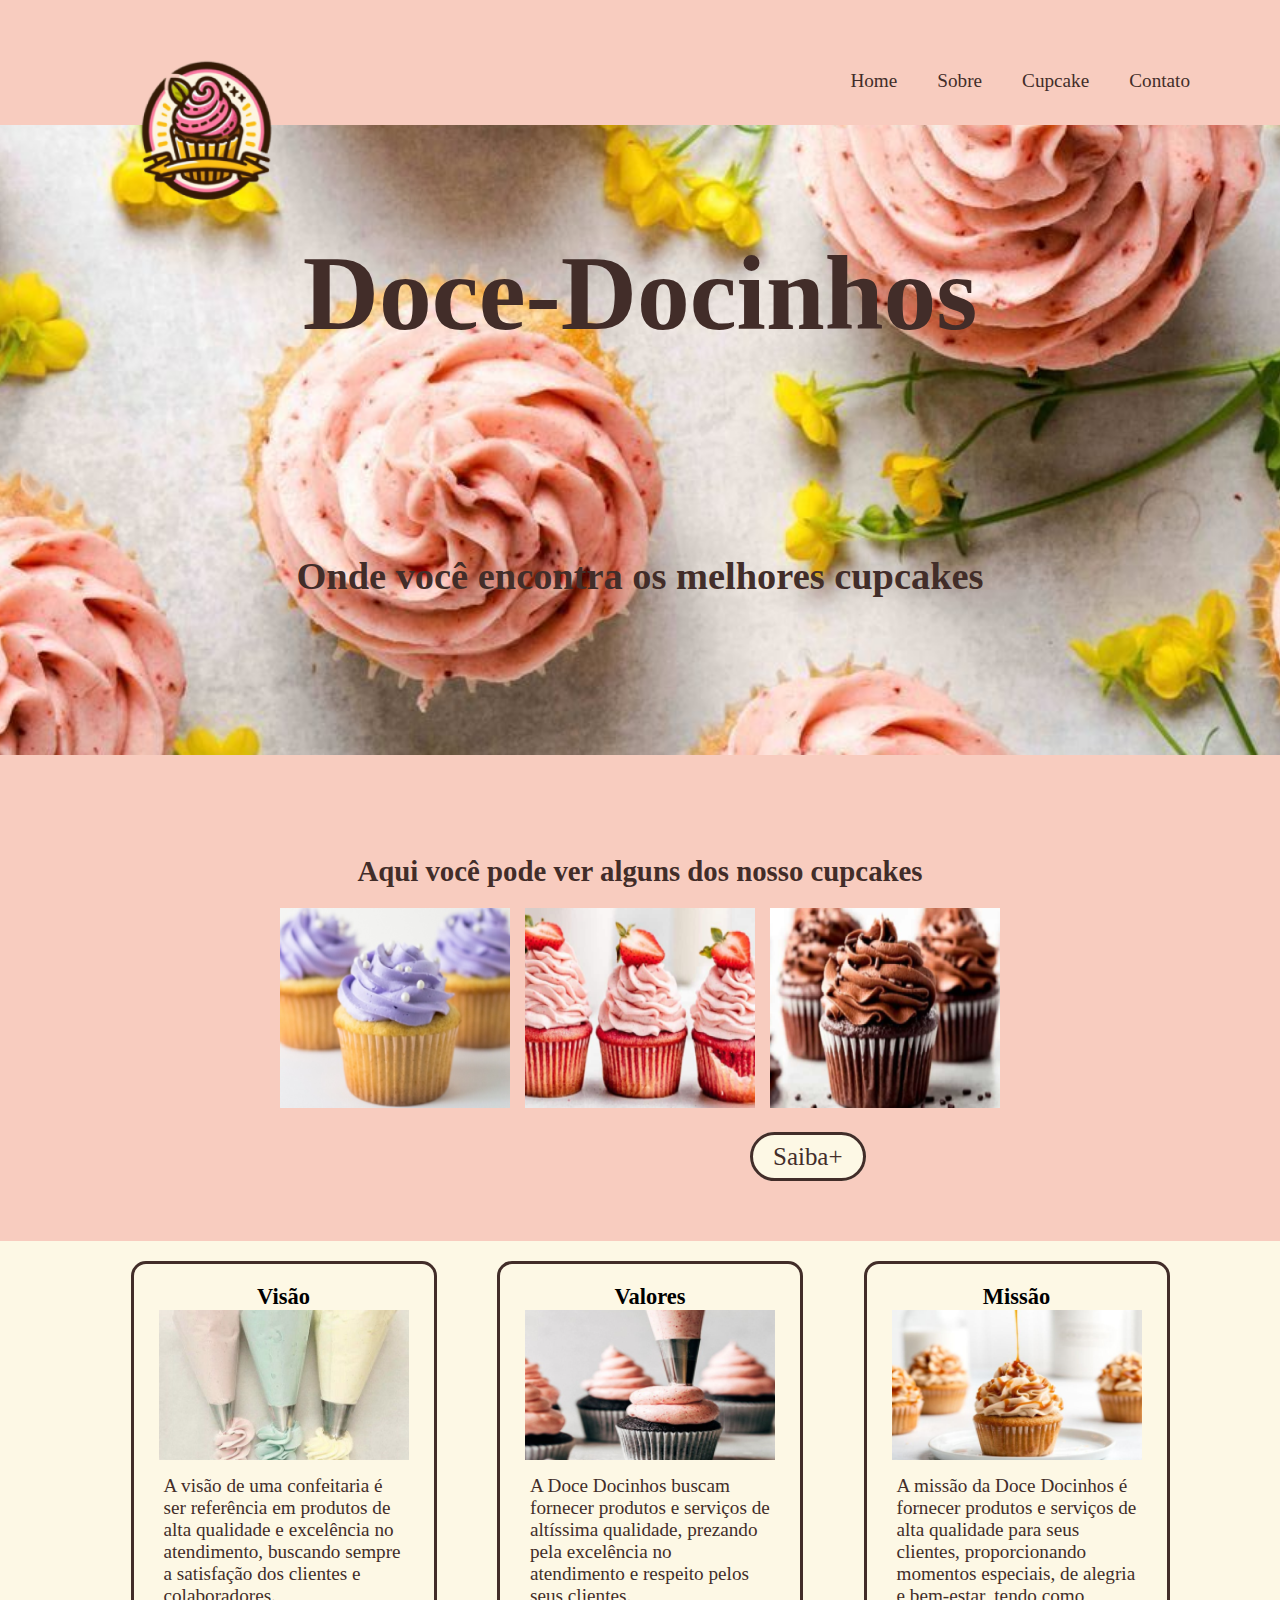
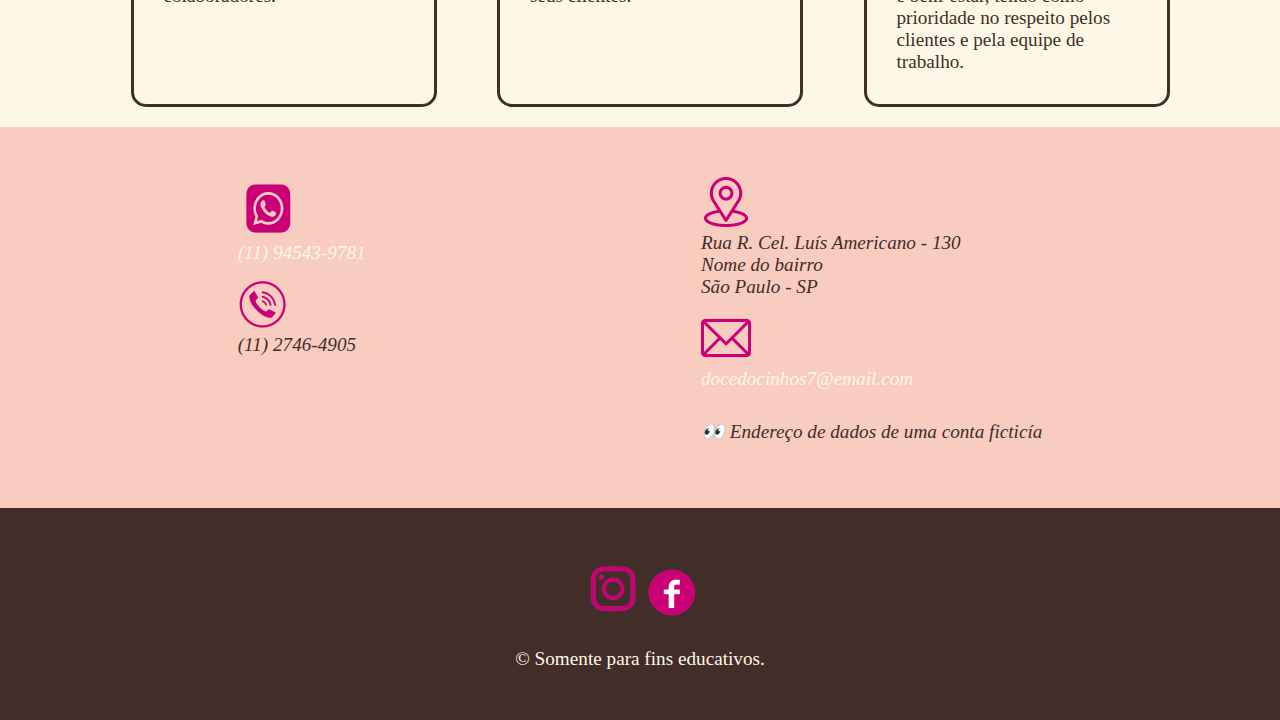
==== index.html @ a61b0a8d "Add files via upload" ====
<!DOCTYPE html>
<html lang="pt-br">

<head>
    <meta charset="UTF-8">
    <meta http-equiv="X-UA-Compatible" content="IE=edge">
    <meta name="viewport" content="width=device-width, initial-scale=1.0">
    <meta name="description" content="">
    <meta name="keywords" content="">
    <title>Doce-Docinhos</title>
    <link rel="shortcut icon" href="img/Logo.png">
    <link rel="stylesheet" href="style.css">
</head>

<body>

    <header id="inicio">
        <div class="container flex">
            <div class="logo"> <!--Quadradinho claro-->
                <img src="img/Logo.png" alt="Logo">
            </div>
            <nav class="menu">
                <input type="checkbox" name="check" id="check">
                <label for="check">&#x2630;</label>
                <ul>
                    <li><a href="index.html">Home</a></li>
                    <li><a href="#sobre">Sobre</a></li>
                    <li><a href="#cupcake">Cupcake</a></li>
                    <li><a href="#contato">Contato</a></li>
                </ul>
            </nav>
        </div>
    </header>

    <!--destaque do logo-->
    <main>
        <div class="container">
            <h1>Doce-Docinhos</h1>
            <h2>Onde você encontra os melhores cupcakes</h2>
        </div>
    </main>

    <!--docinhos-->
    <section id="cupcake">
        <div class="container flex1">
            <div class="texto_site">
                <h2>Aqui você pode ver alguns dos nosso cupcakes</h2>
            </div>
            <div class="imagem">
                <img src="img/bolinho-lilas.png" alt="">
                <img src="img/bolinho-morango.png" alt="">
                <img src="img/bolinho.png" alt="">
            </div>
        </div>
        <a href="saiba.html" target="_blank" class="botao">Saiba+</a>
    </section>

    <!--Conteúdo-->
    <section id="sobre">
        <div class="container">
            
            <div class="cards flex1">
                <div class="card">
                    <h3>Visão</h3>
                    <img src="img/saco_confeitar.png" alt="">
                    <p>A visão de uma confeitaria é ser referência em produtos de alta qualidade e excelência no
                        atendimento, buscando sempre a satisfação dos clientes e colaboradores.</p>
                </div>

                <div class="card">
                    <h3>Valores</h3>
                    <img src="img/bolinho-confeitado.png" alt="">
                    <p>A Doce Docinhos buscam fornecer produtos e serviços de altíssima qualidade, prezando pela
                        excelência no atendimento e respeito pelos seus clientes.</p>
                </div>

                <div class="card">
                    <h3>Missão</h3>
                    <img src="img/bolinho-amarelocaramelo.png" alt="">
                    <p>A missão da Doce Docinhos é fornecer produtos e serviços de alta qualidade para seus
                        clientes, proporcionando momentos especiais, de alegria e bem-estar, tendo como prioridade
                        no respeito pelos clientes e pela equipe de trabalho.</p>
                </div>
            </div>
        </div>
    </section>

    <!--Rodape-->
    <address>
        <div class="container flex3">
            <div class="contato">
                <a href="https://api.whatsapp.com/send?phone=551194543-9781" target="_blank">
                    <img src="img/whatsapp.png" alt="Abrir conversa">
                    <p>(11) 94543-9781</p>
                </a>
                <img src="img/telefone.png" alt="">
                <p>(11) 2746-4905</p>
            </div>
            <div class="endereco">
                <a href="https://maps.app.goo.gl/SW3jTyPpfpLvCs1R9" target="_blank">
                    <img src="img/local.png" alt="Local" class="icone_mapa">
                </a>

                <img src="img/local.png" alt="Local" class="icone_local">
                <p>Rua R. Cel. Luís Americano - 130</p>
                <p>Nome do bairro</p>
                <p>São Paulo - SP</p>
                <a href="mailto:docedocinhos7@email.com?subject=FRONTEND">
                    <img src="img/email.png" alt="E-mail" title="Enviar e-mail">
                    <p>docedocinhos7@email.com</p>
                </a>
                <p class="dados">&#128064; Endereço de dados de uma conta ficticía</p>
            </div>
 
        </div>
    </address>
    <footer id="contato">
        <div class="container flex4">
            <div class="copyright">
                <p>&#169; Somente para fins educativos. </p>
            </div>
            <div class="social">
                <a href="https://www.instagram.com/" target="_blank"><img src="img/insta.png" alt="Instagram"></a>
                <a href="https://www.facebook.com/?locale=pt_BR" target="_blank"><img src="img/face.png"alt="Facebook"></a>
            </div>
        </div>
    </footer>
</body>

</html>
---- style.css ----
@charset "UTF-8";

:root {
    --cor1: #fdf8e5;
    --cor2: #f8ccbf;
    --cor3: #422d29;
    --cor4: #ffffff;
}

* {
    margin: 0;
    padding: 0;
    border: 0;
}

html {
    scroll-behavior: smooth;
}

body {
    font-size: 1.2em;
    background: var(--cor1);
}

.container {
    margin: 0 auto;
}

#topo {
    position: fixed;
    right: 10px;
}

.botao {
    text-decoration: none;
    color: var(--cor3);
    font-size: 1.3em;
    font-weight: 100;
    background: var(--cor1);
    padding: 8px 20px;
    border: 3px solid var(--cor3);
    border-radius: 25px;
    margin: 0px 0px 0px 90px;
}

.flex {
    display: flex;
    justify-content: space-between;
    /*background: var(--cor);*/
    height: 60px;
}

.flex1 {
    display: flex;
    flex-wrap: wrap;
    /* quebrar linha quando tiver todo mundo junto*/
    justify-content: space-evenly
}

.flex2 {
    display: flex;
    align-items: center;
}

.flex3 {
    display: flex;
    justify-content: space-around;
}

.flex4 {
    display: flex;
    flex-direction: column-reverse;
}

#sobre h2 {
    margin: 10px 0px 0px 500px;
}

.card {
    margin: 20px 0px 20px 20px;
    width: 300px;
    height: 440px;
    border: 3px solid var(--cor3);
    border-radius: 15px;
    text-align: center;
}

.card img {
    height: 150px;
    width: 250px;
}

.card h2 {
    margin: 0px 0px 50px 100px;
}

.card h3 {
    margin-top: 20px;
}

.card p {
    text-align: left;
    padding: 10px 30px 50px 30px;
    color: var(--cor3);
}

.card a {
    padding: 10px 100px;
    border: 0;
}

.cardapio {
    width: 100vw;
    display: flex;
    flex-direction: column;
    align-items: center;
    justify-content: center;
}

.cardapio h2 {
    font-size: 2.3rem;
    color: var(--cor3);
    text-transform: uppercase;
}

.itens-cardapio {
    width: 90%;
    margin-top: 2rem;
    margin-bottom: 2rem;
    display: grid;
    grid-template-columns: repeat(auto-fit, minmax(200px, 280px));
    /* dizendo qual vai ser o tamanho das colunas ajudando na responsividade*/
    justify-content: center;
    align-items: center;
    gap: 30px;
    /* distancia que cada elemento vai ter, meio de cada item*/
}

.itens-cardapio .info {
    background-color: var(--cor1);
    border: none;
    display: flex;
    flex-direction: column;
    align-items: center;
    justify-content: center;
    padding: 0.6rem;
}

.itens-cardapio .info h3 {
    font-size: 1.2rem;
    text-transform: uppercase;
    margin-bottom: 1.2rem;
    text-decoration: underline;
    color: var(--cor3);
}

.itens-cardapio .info h4 {
    font-size: 1.1rem;
    text-transform: uppercase;
    margin-bottom: 0.6rem;
    display: grid;
    justify-content: center;
    align-items: center;
    grid-template-columns: 120px 120px;
    margin-left: 1.3rem;
    color: var(--cor3);
}

.itens-cardapio .info h4 span {
    font-size: 1.2rem;
    color: var(--cor3);
    margin-left: 1.3rem;
    text-decoration: underline;
}

.itens-cardapio div {
    background-color: var(--cor1);
    box-shadow: 0px 0px 4px 1px;
    /*sombra que temos por volta da caixa*/

}

.itens-cardapio img {
    width: 100%;
    height: 200px;
}

/*Smartphone Portatil*/
header {
    height: 60px;
    background-color: var(--cor2);
}

.logo img {
    width: 100px;
    height: 100px;
}

#check {
    display: none;
}

label {
    font-size: 2em;
    position: fixed;
    top: 5px;
    right: 40px;
    color: var(--cor1);
}

nav ul {
    list-style: none;
    background: var(--cor3);
    height: 100vh;
    position: fixed;
    top: 60px;
    right: -100%;
    width: 100%;
    transition: all 0.55s;
}

#check:checked~ul {
    right: 0;
}

nav ul li {
    padding: 20px;
    border-bottom: 1px solid var(--cor1);
}

nav ul li a {
    text-decoration: none;
    color: var(--cor1);
}

main {
    height: 75vh;
    background: url(img/logo1.2.png);
    background-size: cover;
    background-position: center;
    color: var(--cor3);
    display: flex;
    flex-direction: column;
    justify-content: center;
    text-align: center;
}

main h1 {
    font-size: 3.0em;
}

main h2 {
    font-size: 1.2em;
    margin: 200px 0px 50px 0px;
}

/* bolinhos */

#cupcake {
    padding: 100px 40px 70px 50px;
    background-color: var(--cor2);
}

#cupcake h2 {
    margin: 0px 10px 20px 0px;
    color: var(--cor3);
}

#cupcake img {
    margin: 0px 10px 30px 0px;
}

.flex1 {
    display: flex;
    flex-wrap: wrap;
    /* quebrar linha quando tiver todo mundo junto*/
    justify-content: space-evenly
}

.flex3 {
    display: flex;
    justify-content: space-around;
}

.flex4 {
    display: flex;
    flex-direction: column-reverse;
}

/*rodape*/
address {
    padding: 35px 10px 50px 10px;
    background-color: var(--cor2);
    background-size: cover;
    background-position: center;
    color: var(--cor3);
}

address a {
    text-decoration: none;
    color: var(--cor1);
}

address img {
    padding-top: 15px;
}

.icone_local {
    display: none;
    /*escoder icones no cel*/
}

.dados {
    margin: 30px 0px 15px 0px;
}

.google_maps {
    display: none;
}

footer {
    padding: 50px;
    background: var(--cor3);
    color: var(--cor1);
    text-align: center;
}

.social {
    margin-bottom: 25px;
}

/*Smartphone Landscape*/
@media (min-width: 576px) {

    /* body{
        background: #d1d3d1;
    }
    /*layout*/
    .container {
        max-width: 540px;
    }

    main h1,
    main h2 {
        text-shadow: var(--cor3);
    }

    .logo img {
        width: 189px;
        height: 189px;
        margin-top: 30px;
        margin-left: 30px;
    }

    .flex1 {
        display: flex;
        flex-wrap: wrap;
        /* quebrar linha quando tiver todo mundo junto*/
        justify-content: space-evenly
    }

    .flex3 {
        display: flex;
        justify-content: space-around;
    }

    .flex4 {
        display: flex;
        flex-direction: column-reverse;
    }

}

/*Tablet Portatil*/
@media (min-width: 768px) {

    /*body{
        background: #d1d3d1;
    }
     /*layout*/
    .container {
        max-width: 720px;
    }

    main {
        height: 45vh;
    }

    main h1 {
        font-size: 5.5em;
    }

    main h2 {
        font-size: 2em;
    }

    .flex1 {
        display: flex;
        flex-wrap: wrap;
        /* quebrar linha quando tiver todo mundo junto*/
        justify-content: space-evenly
    }

    .flex3 {
        display: flex;
        justify-content: space-around;
    }

    .flex4 {
        display: flex;
        flex-direction: column-reverse;
    }
}

/*Tablet Landscape*/
@media (min-width: 992px) {

    /*body{
        background: #d1d3d1;
    }
     /*layout*/
    .container {
        max-width: 960px;
    }

    main {
        height: 70vh;
    }

    .flex1 {
        display: flex;
        flex-wrap: wrap;
        /* quebrar linha quando tiver todo mundo junto*/
        justify-content: space-evenly
    }

    .flex3 {
        display: flex;
        justify-content: space-around;
    }

    .flex4 {
        display: flex;
        flex-direction: column-reverse;
    }
}

/*PC*/
@media (min-width:1200px) {

    /*body{
        background: #bbbbbb;
    }
     /*layout*/
    .container {
        max-width: 1140px;
    }

    header {
        height: 125px;
    }

    .logo {
        width: 50px;
        height: 50px;
        margin-top: 10px;
        margin-left: 10px;
    }

    label {
        display: none;
    }

    nav ul {
        position: static;
        height: auto;
        margin-top: 50px;
    }

    nav ul li {
        float: left;
        border: 0;
    }

    nav ul li a {
        color: var(--cor3)
    }

    /*sobre*/
    .destaque_sobre {
        display: inline;
    }

    .destaque_sobre img {
        border-radius: 50px;
        margin-right: 50px;
    }

    #sobre {
        background-attachment: fixed;
    }

    /*One Page*/
    .flex1 {
        flex-direction: row;
        align-items: center;
    }

    /*rodapé*/
    .icone_local {
        display: inline;
    }

    .icone_mapa {
        display: none;
    }

    .google-maps {
        display: inline;
    }

    .flex1 {
        display: flex;
        flex-wrap: wrap;
        /* quebrar linha quando tiver todo mundo junto*/
        justify-content: space-evenly
    }

    .flex3 {
        display: flex;
        justify-content: space-around;
    }

    .flex4 {
        display: flex;
        flex-direction: column-reverse;
    }

    .flex6 {
        flex-direction: row-reverse;
    }
    .botao {
        text-decoration: none;
        color: var(--cor3);
        font-size: 1.3em;
        font-weight: 100;
        background: var(--cor1);
        padding: 8px 20px;
        border: 3px solid var(--cor3);
        border-radius: 25px;
        margin: 0px 0px 0px 700px;
    }
    
}
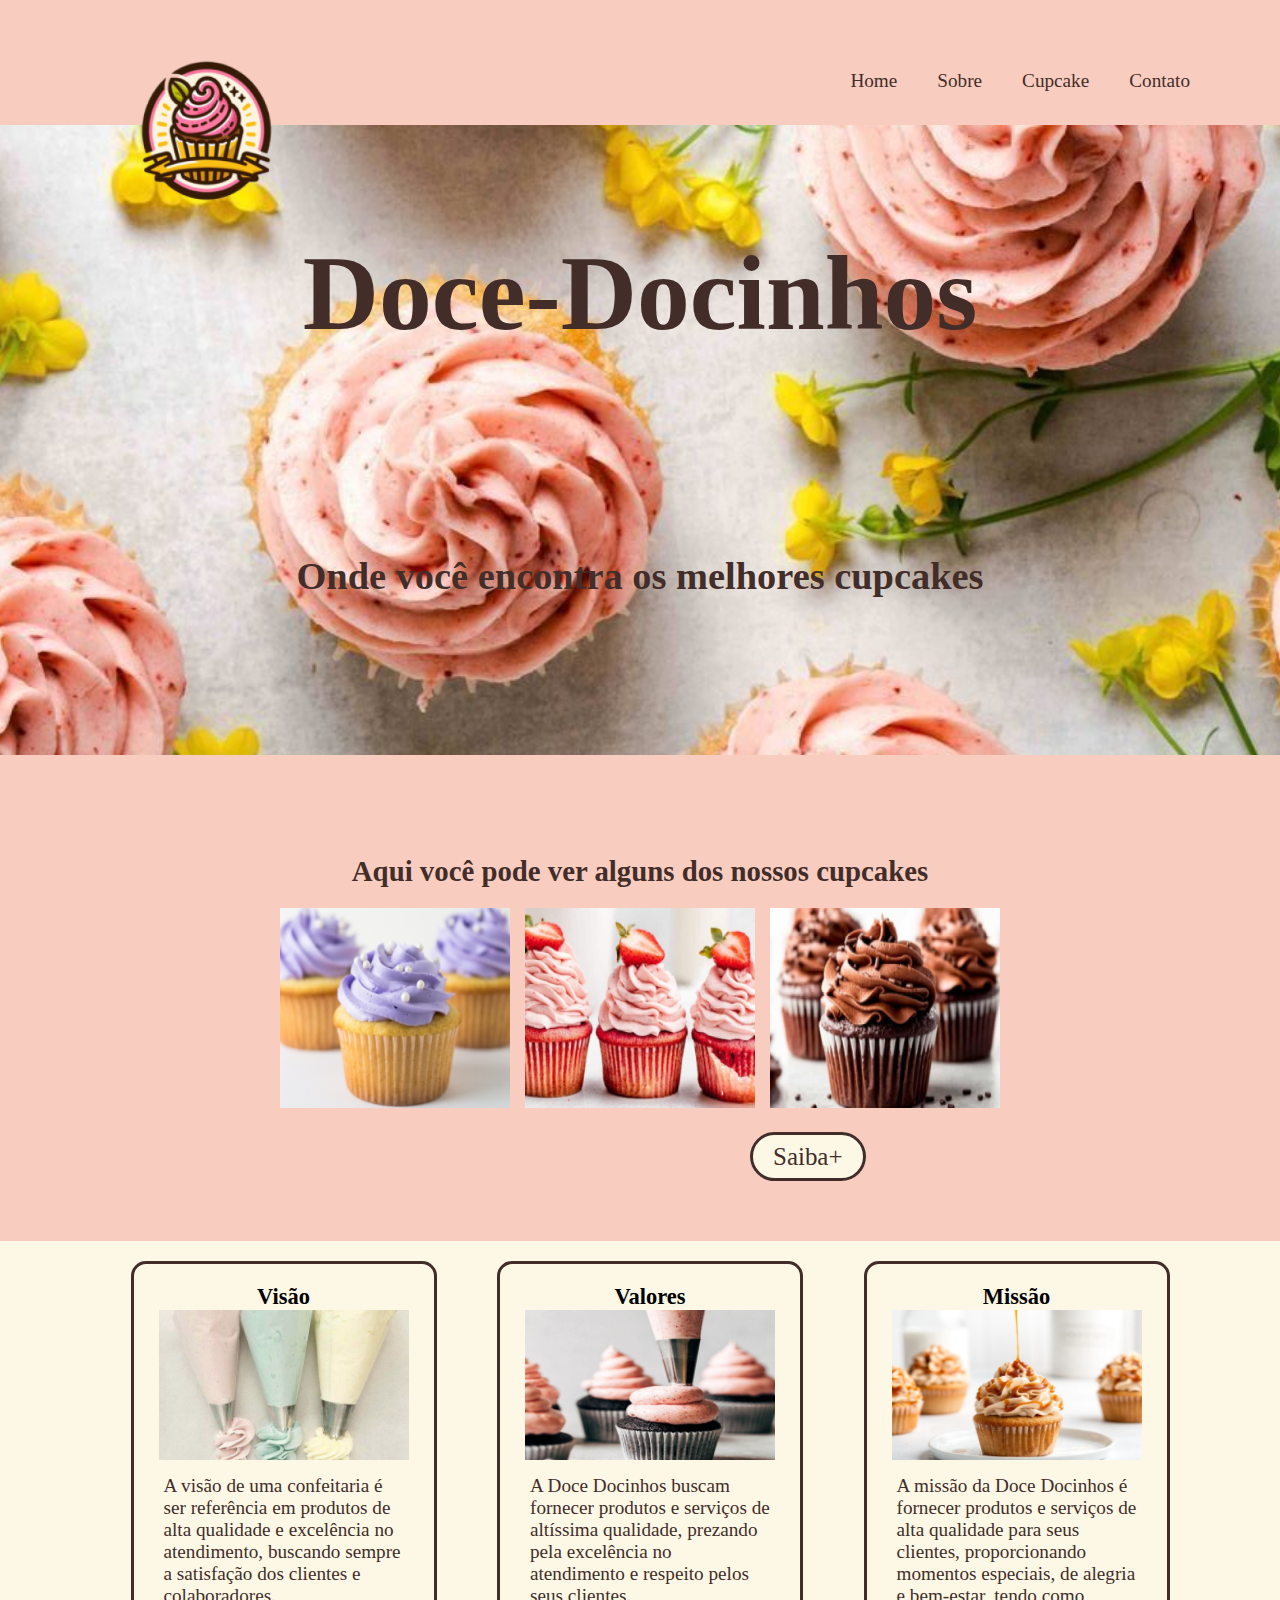
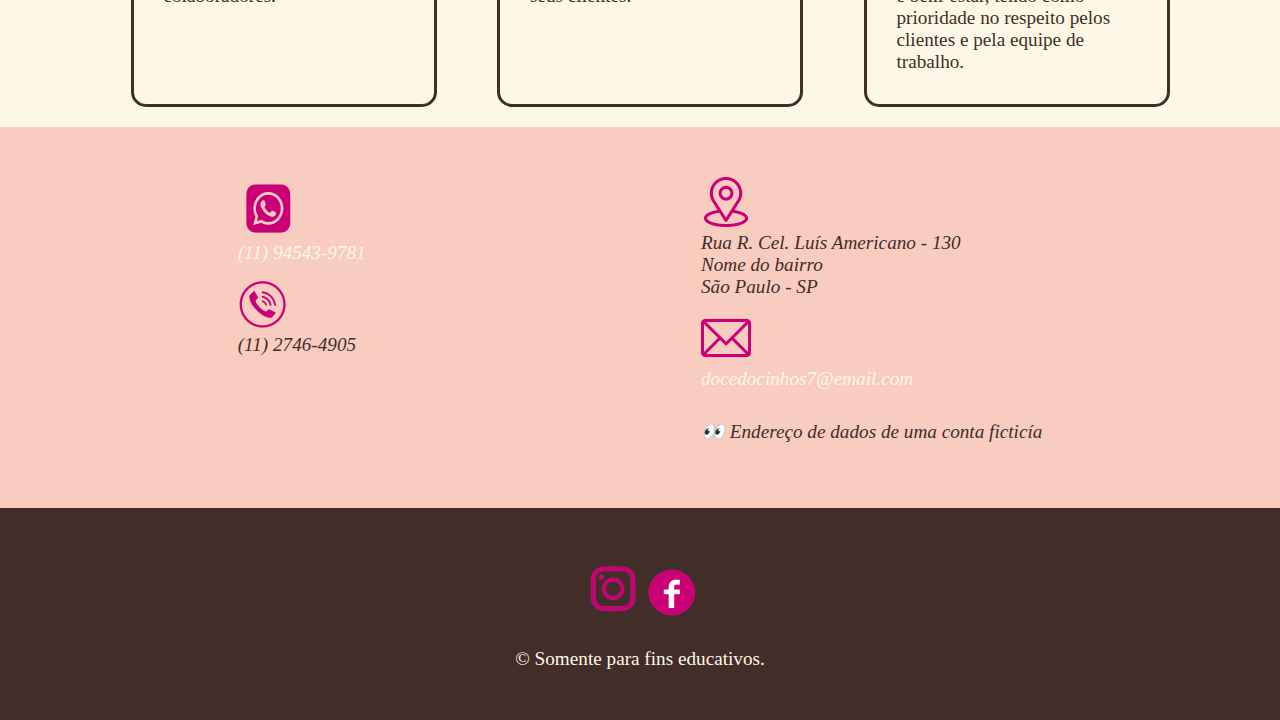
==== commit d1ce5063: "Update index.html" ====
--- a/index.html
+++ b/index.html
@@ -44,7 +44,7 @@
     <section id="cupcake">
         <div class="container flex1">
             <div class="texto_site">
-                <h2>Aqui você pode ver alguns dos nosso cupcakes</h2>
+                <h2>Aqui você pode ver alguns dos nossos cupcakes</h2>
             </div>
             <div class="imagem">
                 <img src="img/bolinho-lilas.png" alt="">
@@ -120,11 +120,11 @@
                 <p>&#169; Somente para fins educativos. </p>
             </div>
             <div class="social">
-                <a href="https://www.instagram.com/" target="_blank"><img src="img/insta.png" alt="Instagram"></a>
+                <a href="hhttps://www.instagram.com/doce_docinhos_/" target="_blank"><img src="img/insta.png" alt="Instagram"></a>
                 <a href="https://www.facebook.com/?locale=pt_BR" target="_blank"><img src="img/face.png"alt="Facebook"></a>
             </div>
         </div>
     </footer>
 </body>
 
-</html>+</html>
--- a/style.css
+++ b/style.css
@@ -551,4 +551,4 @@
         margin: 0px 0px 0px 700px;
     }
     
-}+}
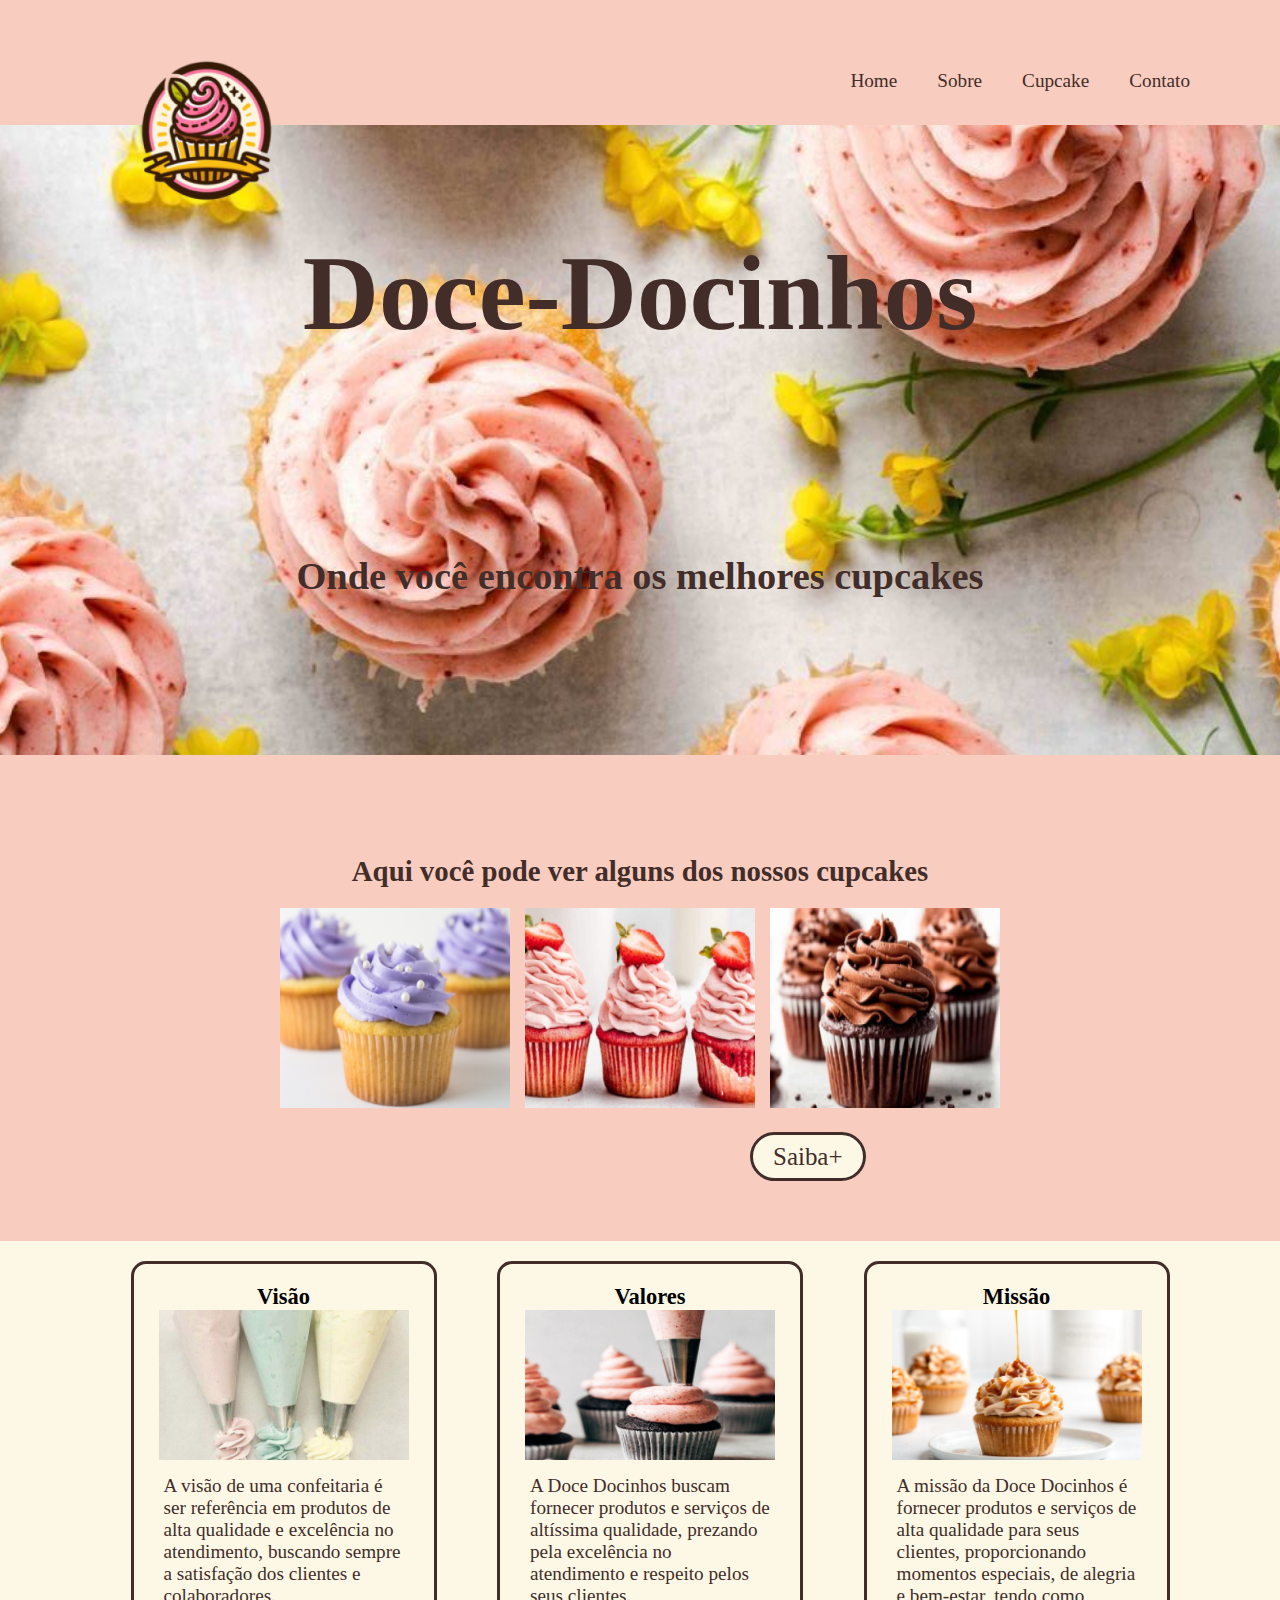
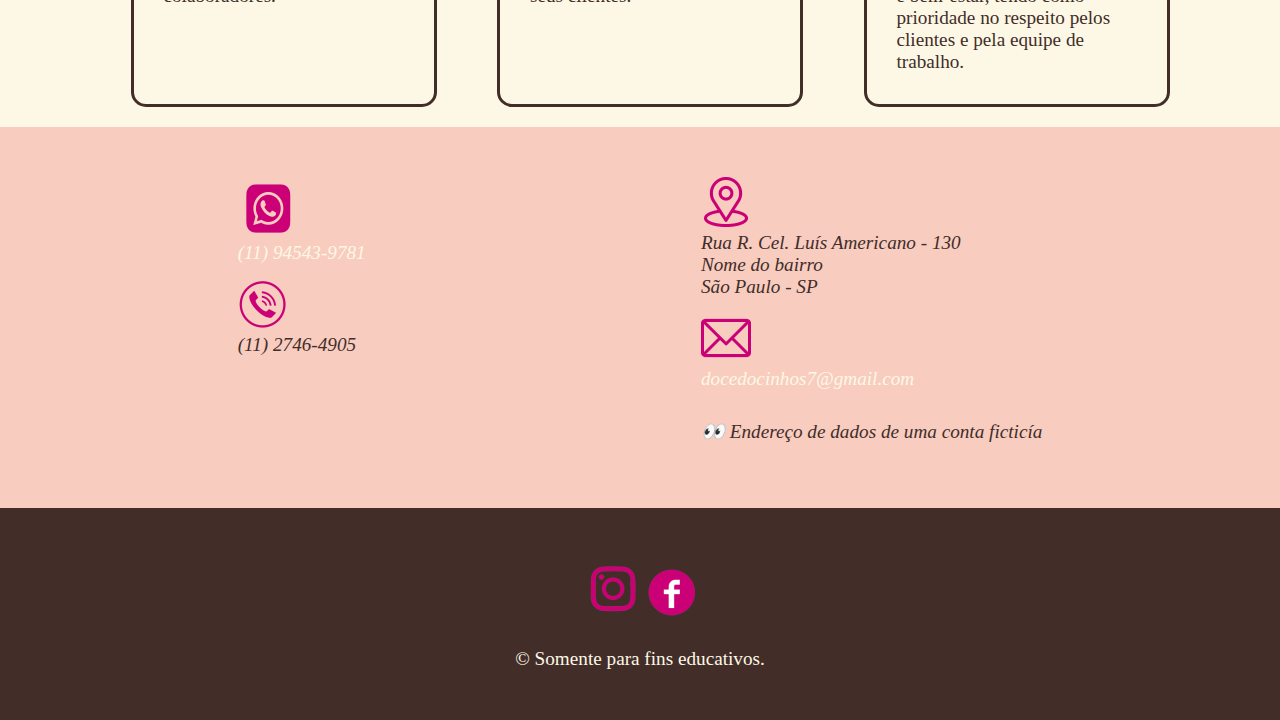
==== commit a8599602: "Update index.html" ====
--- a/index.html
+++ b/index.html
@@ -107,7 +107,7 @@
                 <p>São Paulo - SP</p>
                 <a href="mailto:docedocinhos7@email.com?subject=FRONTEND">
                     <img src="img/email.png" alt="E-mail" title="Enviar e-mail">
-                    <p>docedocinhos7@email.com</p>
+                    <p>docedocinhos7@gmail.com</p>
                 </a>
                 <p class="dados">&#128064; Endereço de dados de uma conta ficticía</p>
             </div>
@@ -120,7 +120,7 @@
                 <p>&#169; Somente para fins educativos. </p>
             </div>
             <div class="social">
-                <a href="hhttps://www.instagram.com/doce_docinhos_/" target="_blank"><img src="img/insta.png" alt="Instagram"></a>
+                <a href="https://www.instagram.com/doce_docinhos_/" target="_blank"><img src="img/insta.png" alt="Instagram"></a>
                 <a href="https://www.facebook.com/?locale=pt_BR" target="_blank"><img src="img/face.png"alt="Facebook"></a>
             </div>
         </div>
